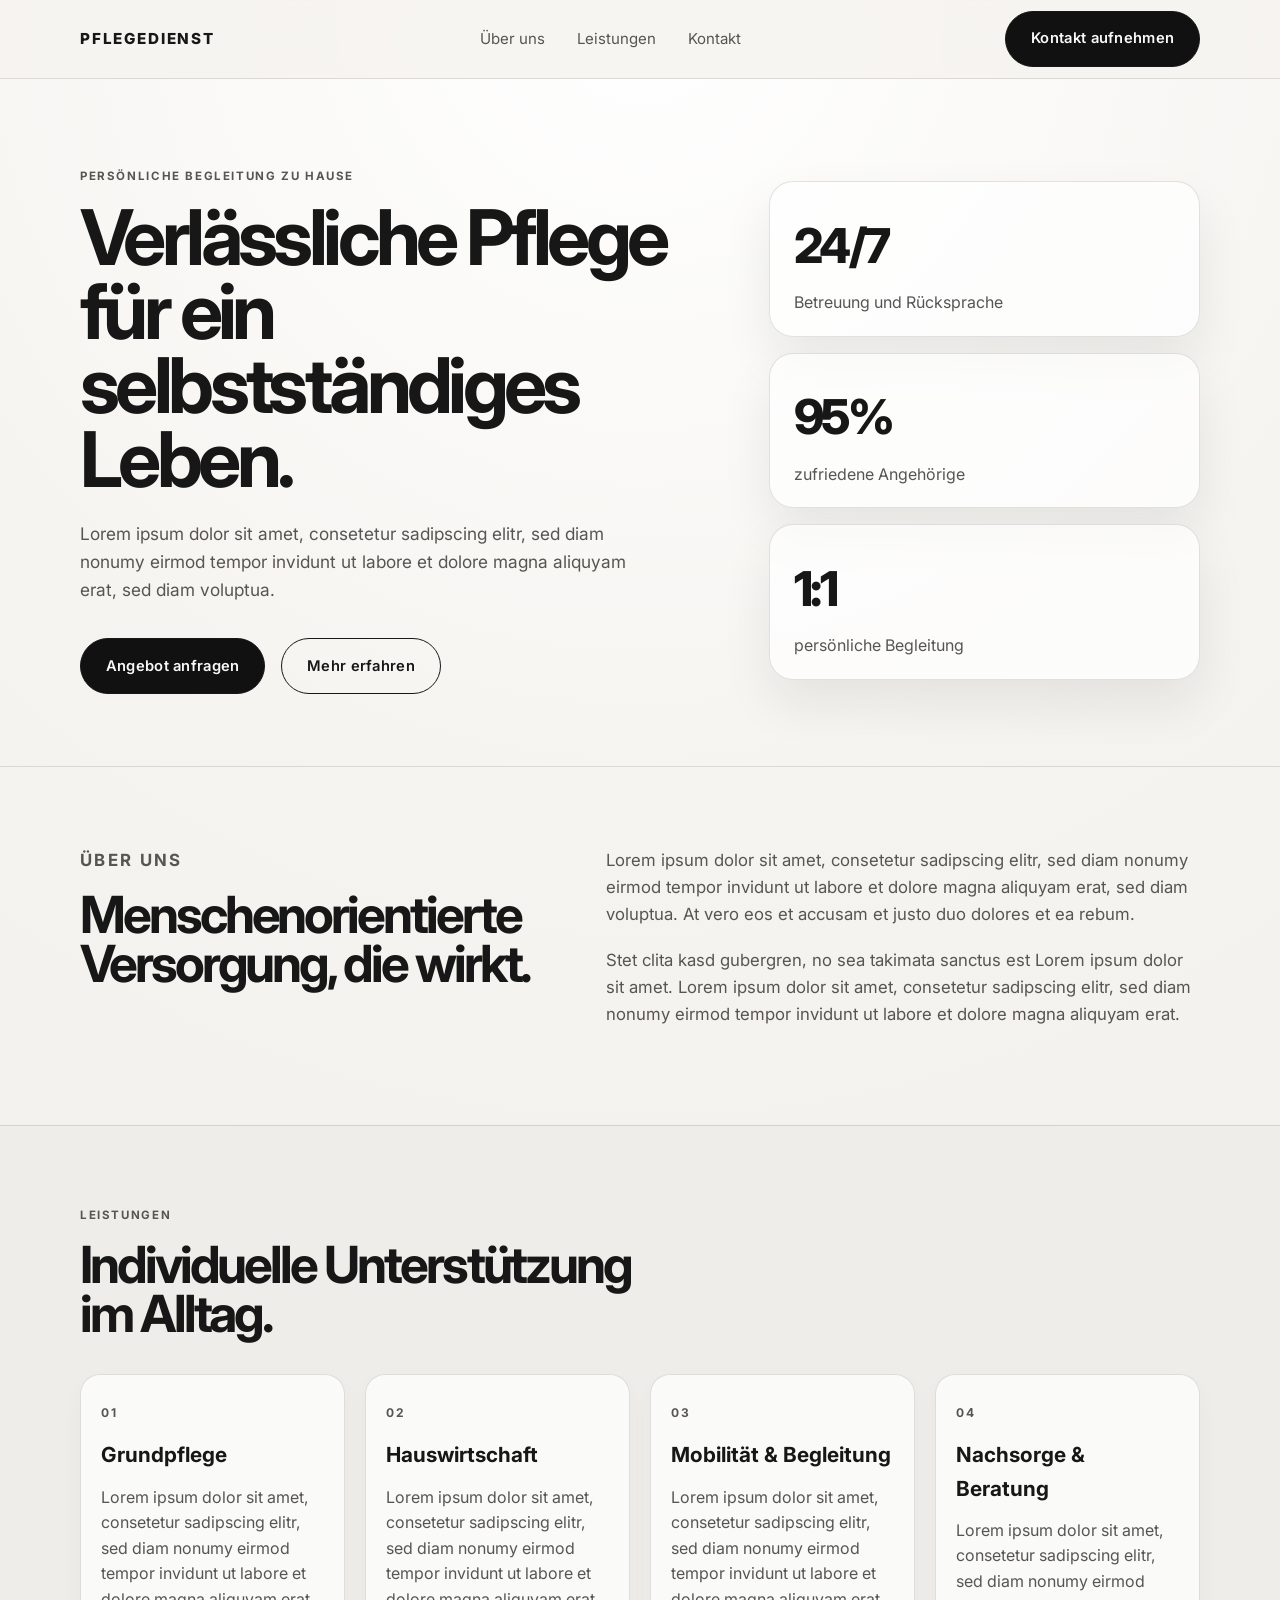
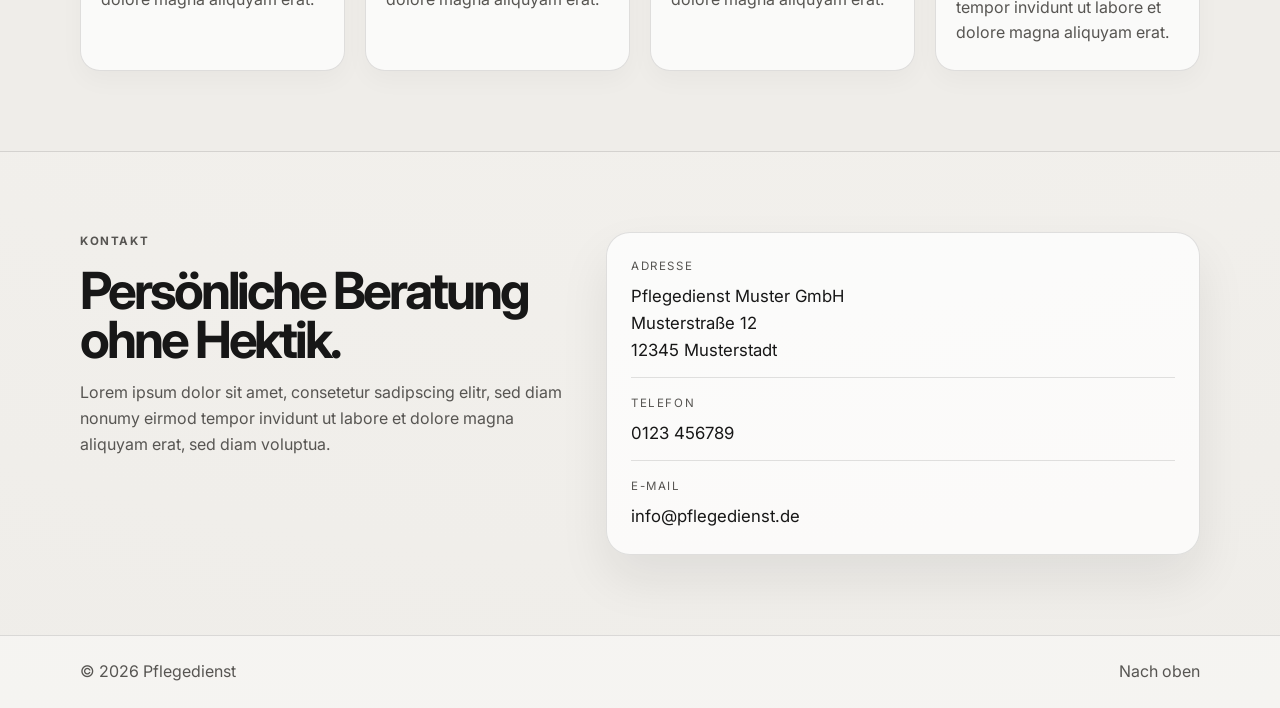
==== index.html @ 7b1d2ebd "Add initial HTML and CSS files for the static page layout" ====
<!DOCTYPE html>
<html lang="de">
  <head>
    <meta charset="UTF-8" />
    <meta name="viewport" content="width=device-width, initial-scale=1.0" />
    <meta
      name="description"
      content="Pflegedienst — moderne, persönliche Pflege und Unterstützung im Alltag."
    />
    <title>Pflegedienst | Betreuung zu Hause</title>
    <link rel="preconnect" href="https://fonts.googleapis.com" />
    <link rel="preconnect" href="https://fonts.gstatic.com" crossorigin />
    <link
      href="https://fonts.googleapis.com/css2?family=Inter:wght@400;500;600;700;800&display=swap"
      rel="stylesheet"
    />
    <link rel="stylesheet" href="styles.css" />
  </head>
  <body>
    <header class="site-header">
      <div class="container nav">
        <a href="#top" class="brand" aria-label="Startseite">Pflegedienst</a>
        <nav class="main-nav" aria-label="Hauptnavigation">
          <a href="#ueber-uns">Über uns</a>
          <a href="#leistungen">Leistungen</a>
          <a href="#kontakt">Kontakt</a>
        </nav>
        <a href="#kontakt" class="button button-primary">Kontakt aufnehmen</a>
      </div>
    </header>

    <main id="top">
      <section class="hero">
        <div class="container hero-inner">
          <div class="hero-copy">
            <p class="eyebrow">Persönliche Begleitung zu Hause</p>
            <h1>Verlässliche Pflege für ein selbstständiges Leben.</h1>
            <p class="lead">
              Lorem ipsum dolor sit amet, consetetur sadipscing elitr, sed diam nonumy
              eirmod tempor invidunt ut labore et dolore magna aliquyam erat, sed diam
              voluptua.
            </p>
            <div class="hero-actions">
              <a href="#kontakt" class="button button-primary">Angebot anfragen</a>
              <a href="#leistungen" class="button button-secondary">Mehr erfahren</a>
            </div>
          </div>

          <div class="hero-panel" aria-label="Qualitätsmerkmale im Pflegedienst">
            <div class="panel-box">
              <span class="stat">24/7</span>
              <p>Betreuung und Rücksprache</p>
            </div>
            <div class="panel-box">
              <span class="stat">95%</span>
              <p>zufriedene Angehörige</p>
            </div>
            <div class="panel-box">
              <span class="stat">1:1</span>
              <p>persönliche Begleitung</p>
            </div>
          </div>
        </div>
      </section>

      <section id="ueber-uns" class="section">
        <div class="container section-grid">
          <div>
            <p class="section-label">Über uns</p>
            <h2>Menschenorientierte Versorgung, die wirkt.</h2>
          </div>
          <div>
            <p>
              Lorem ipsum dolor sit amet, consetetur sadipscing elitr, sed diam nonumy
              eirmod tempor invidunt ut labore et dolore magna aliquyam erat, sed diam
              voluptua. At vero eos et accusam et justo duo dolores et ea rebum.
            </p>
            <p>
              Stet clita kasd gubergren, no sea takimata sanctus est Lorem ipsum dolor
              sit amet. Lorem ipsum dolor sit amet, consetetur sadipscing elitr, sed diam
              nonumy eirmod tempor invidunt ut labore et dolore magna aliquyam erat.
            </p>
          </div>
        </div>
      </section>

      <section id="leistungen" class="section section-alt">
        <div class="container">
          <p class="section-label">Leistungen</p>
          <h2>Individuelle Unterstützung im Alltag.</h2>

          <div class="service-grid">
            <article class="service-card">
              <span class="service-number">01</span>
              <h3>Grundpflege</h3>
              <p>
                Lorem ipsum dolor sit amet, consetetur sadipscing elitr, sed diam nonumy
                eirmod tempor invidunt ut labore et dolore magna aliquyam erat.
              </p>
            </article>

            <article class="service-card">
              <span class="service-number">02</span>
              <h3>Hauswirtschaft</h3>
              <p>
                Lorem ipsum dolor sit amet, consetetur sadipscing elitr, sed diam nonumy
                eirmod tempor invidunt ut labore et dolore magna aliquyam erat.
              </p>
            </article>

            <article class="service-card">
              <span class="service-number">03</span>
              <h3>Mobilität &amp; Begleitung</h3>
              <p>
                Lorem ipsum dolor sit amet, consetetur sadipscing elitr, sed diam nonumy
                eirmod tempor invidunt ut labore et dolore magna aliquyam erat.
              </p>
            </article>

            <article class="service-card">
              <span class="service-number">04</span>
              <h3>Nachsorge &amp; Beratung</h3>
              <p>
                Lorem ipsum dolor sit amet, consetetur sadipscing elitr, sed diam nonumy
                eirmod tempor invidunt ut labore et dolore magna aliquyam erat.
              </p>
            </article>
          </div>
        </div>
      </section>

      <section id="kontakt" class="section">
        <div class="container contact-grid">
          <div>
            <p class="section-label">Kontakt</p>
            <h2>Persönliche Beratung ohne Hektik.</h2>
            <p class="contact-intro">
              Lorem ipsum dolor sit amet, consetetur sadipscing elitr, sed diam nonumy
              eirmod tempor invidunt ut labore et dolore magna aliquyam erat, sed diam
              voluptua.
            </p>
          </div>

          <div class="contact-panel" aria-label="Kontaktinformationen">
            <div class="contact-item">
              <span class="contact-label">Adresse</span>
              <p>Pflegedienst Muster GmbH<br />Musterstraße 12<br />12345 Musterstadt</p>
            </div>
            <div class="contact-item">
              <span class="contact-label">Telefon</span>
              <p><a href="tel:+490123456789">0123 456789</a></p>
            </div>
            <div class="contact-item">
              <span class="contact-label">E-Mail</span>
              <p><a href="mailto:info@pflegedienst.de">info@pflegedienst.de</a></p>
            </div>
          </div>
        </div>
      </section>
    </main>

    <footer class="site-footer">
      <div class="container footer-inner">
        <p>© 2026 Pflegedienst</p>
        <a href="#top">Nach oben</a>
      </div>
    </footer>
  </body>
</html>
---- styles.css ----
:root {
  --bg: #f5f3ef;
  --bg-soft: #efede9;
  --panel: rgba(255, 255, 255, 0.7);
  --text: #171717;
  --muted: #575552;
  --line: rgba(23, 23, 23, 0.12);
  --strong: #111111;
  --shadow: 0 24px 50px rgba(20, 20, 20, 0.08);
}

* {
  box-sizing: border-box;
}

html {
  scroll-behavior: smooth;
}

body {
  margin: 0;
  font-family: "Inter", sans-serif;
  background:
    radial-gradient(circle at top, rgba(255, 255, 255, 0.9), rgba(245, 243, 239, 0.96) 35%, rgba(239, 237, 233, 1) 100%);
  color: var(--text);
  line-height: 1.6;
}

a {
  color: inherit;
  text-decoration: none;
}

img {
  max-width: 100%;
  display: block;
}

.container {
  width: min(1120px, calc(100% - 2rem));
  margin: 0 auto;
}

.site-header {
  position: sticky;
  top: 0;
  z-index: 20;
  background: rgba(245, 243, 239, 0.8);
  backdrop-filter: blur(12px);
  border-bottom: 1px solid var(--line);
}

.nav {
  display: flex;
  align-items: center;
  justify-content: space-between;
  min-height: 78px;
  gap: 1rem;
}

.brand {
  font-size: 0.95rem;
  font-weight: 800;
  letter-spacing: 0.12em;
  text-transform: uppercase;
}

.main-nav {
  display: flex;
  align-items: center;
  gap: 2rem;
  color: var(--muted);
  font-size: 0.94rem;
}

.main-nav a {
  transition: color 0.2s ease;
}

.main-nav a:hover,
.main-nav a:focus-visible {
  color: var(--text);
}

.button {
  display: inline-flex;
  align-items: center;
  justify-content: center;
  border: 1px solid var(--text);
  border-radius: 999px;
  padding: 0.95rem 1.55rem;
  font-size: 0.92rem;
  font-weight: 600;
  letter-spacing: 0.02em;
  transition: transform 0.2s ease, background 0.2s ease, color 0.2s ease, box-shadow 0.2s ease;
}

.button:hover,
.button:focus-visible {
  transform: translateY(-1px);
  box-shadow: 0 12px 24px rgba(17, 17, 17, 0.08);
}

.button-primary {
  background: var(--strong);
  color: #f8f8f8;
}

.button-secondary {
  background: transparent;
  color: var(--text);
}

.hero {
  padding: 5.5rem 0 4.5rem;
  border-bottom: 1px solid var(--line);
}

.hero-inner {
  display: grid;
  grid-template-columns: 1.25fr 0.85fr;
  gap: 3.5rem;
  align-items: center;
}

.eyebrow,
.section-label {
  margin: 0 0 1rem;
  color: var(--muted);
  font-size: 0.72rem;
  font-weight: 700;
  letter-spacing: 0.14em;
  text-transform: uppercase;
}

.hero-copy h1,
.section h2 {
  margin: 0;
  line-height: 0.96;
  letter-spacing: -0.06em;
}

.hero-copy h1 {
  font-size: clamp(3rem, 6vw, 5.5rem);
  max-width: 620px;
}

.lead {
  max-width: 560px;
  font-size: 1.08rem;
  color: var(--muted);
  margin: 1.5rem 0 0;
}

.hero-actions {
  display: flex;
  flex-wrap: wrap;
  gap: 1rem;
  margin-top: 2.2rem;
}

.hero-panel {
  display: grid;
  gap: 1rem;
}

.panel-box {
  background: rgba(255, 255, 255, 0.7);
  border: 1px solid var(--line);
  border-radius: 24px;
  padding: 1.6rem 1.5rem 1.25rem;
  box-shadow: var(--shadow);
}

.stat {
  display: block;
  font-size: clamp(2rem, 4vw, 3rem);
  font-weight: 800;
  letter-spacing: -0.06em;
  margin-bottom: 0.35rem;
}

.panel-box p {
  margin: 0;
  color: var(--muted);
}

.section {
  padding: 5rem 0;
}

.section-alt {
  background: var(--bg-soft);
  border-top: 1px solid var(--line);
  border-bottom: 1px solid var(--line);
}

.section-grid {
  display: grid;
  grid-template-columns: 0.9fr 1.1fr;
  gap: 2.5rem;
  align-items: start;
}

.section h2 {
  font-size: clamp(2.2rem, 4vw, 3.5rem);
  max-width: 580px;
}

.section-grid p {
  margin-top: 0;
  color: var(--muted);
  font-size: 1.05rem;
}

.section-grid p + p {
  margin-top: 1.2rem;
}

.service-grid {
  margin-top: 2.25rem;
  display: grid;
  grid-template-columns: repeat(4, minmax(0, 1fr));
  gap: 1.25rem;
}

.service-card {
  background: rgba(255, 255, 255, 0.7);
  border: 1px solid var(--line);
  border-radius: 20px;
  padding: 1.5rem 1.25rem;
  box-shadow: 0 10px 25px rgba(17, 17, 17, 0.03);
}

.service-number {
  display: inline-block;
  font-size: 0.75rem;
  font-weight: 700;
  letter-spacing: 0.16em;
  color: var(--muted);
  margin-bottom: 1rem;
}

.service-card h3 {
  margin: 0 0 0.8rem;
  font-size: 1.3rem;
}

.service-card p {
  margin: 0;
  color: var(--muted);
}

.contact-grid {
  display: grid;
  grid-template-columns: 0.9fr 1.1fr;
  gap: 2.5rem;
  align-items: start;
}

.contact-intro {
  color: var(--muted);
  max-width: 520px;
  margin-top: 1rem;
}

.contact-panel {
  display: grid;
  gap: 1rem;
  background: rgba(255, 255, 255, 0.72);
  border: 1px solid var(--line);
  border-radius: 24px;
  padding: 1.5rem;
  box-shadow: var(--shadow);
}

.contact-item {
  padding-bottom: 0.8rem;
  border-bottom: 1px solid var(--line);
}

.contact-item:last-child {
  padding-bottom: 0;
  border-bottom: 0;
}

.contact-label {
  display: block;
  font-size: 0.72rem;
  letter-spacing: 0.14em;
  text-transform: uppercase;
  color: var(--muted);
  margin-bottom: 0.5rem;
}

.contact-item p {
  margin: 0;
  color: var(--text);
  font-size: 1.05rem;
}

.contact-item a {
  color: var(--text);
}

.site-footer {
  border-top: 1px solid var(--line);
  background: rgba(255, 255, 255, 0.35);
}

.footer-inner {
  display: flex;
  justify-content: space-between;
  align-items: center;
  min-height: 72px;
  color: var(--muted);
}

@media (max-width: 860px) {
  .nav {
    flex-wrap: wrap;
    justify-content: center;
    padding: 1rem 0;
  }

  .main-nav {
    width: 100%;
    justify-content: center;
    gap: 1rem 1.5rem;
    flex-wrap: wrap;
  }

  .hero-inner,
  .section-grid,
  .contact-grid,
  .service-grid {
    grid-template-columns: 1fr;
  }

  .hero {
    padding-top: 4rem;
  }

  .service-grid {
    display: grid;
  }
}

@media (max-width: 540px) {
  .button {
    width: 100%;
  }

  .hero-actions {
    flex-direction: column;
  }

  .footer-inner {
    flex-direction: column;
    justify-content: center;
    gap: 0.5rem;
    padding: 1rem 0;
  }
}
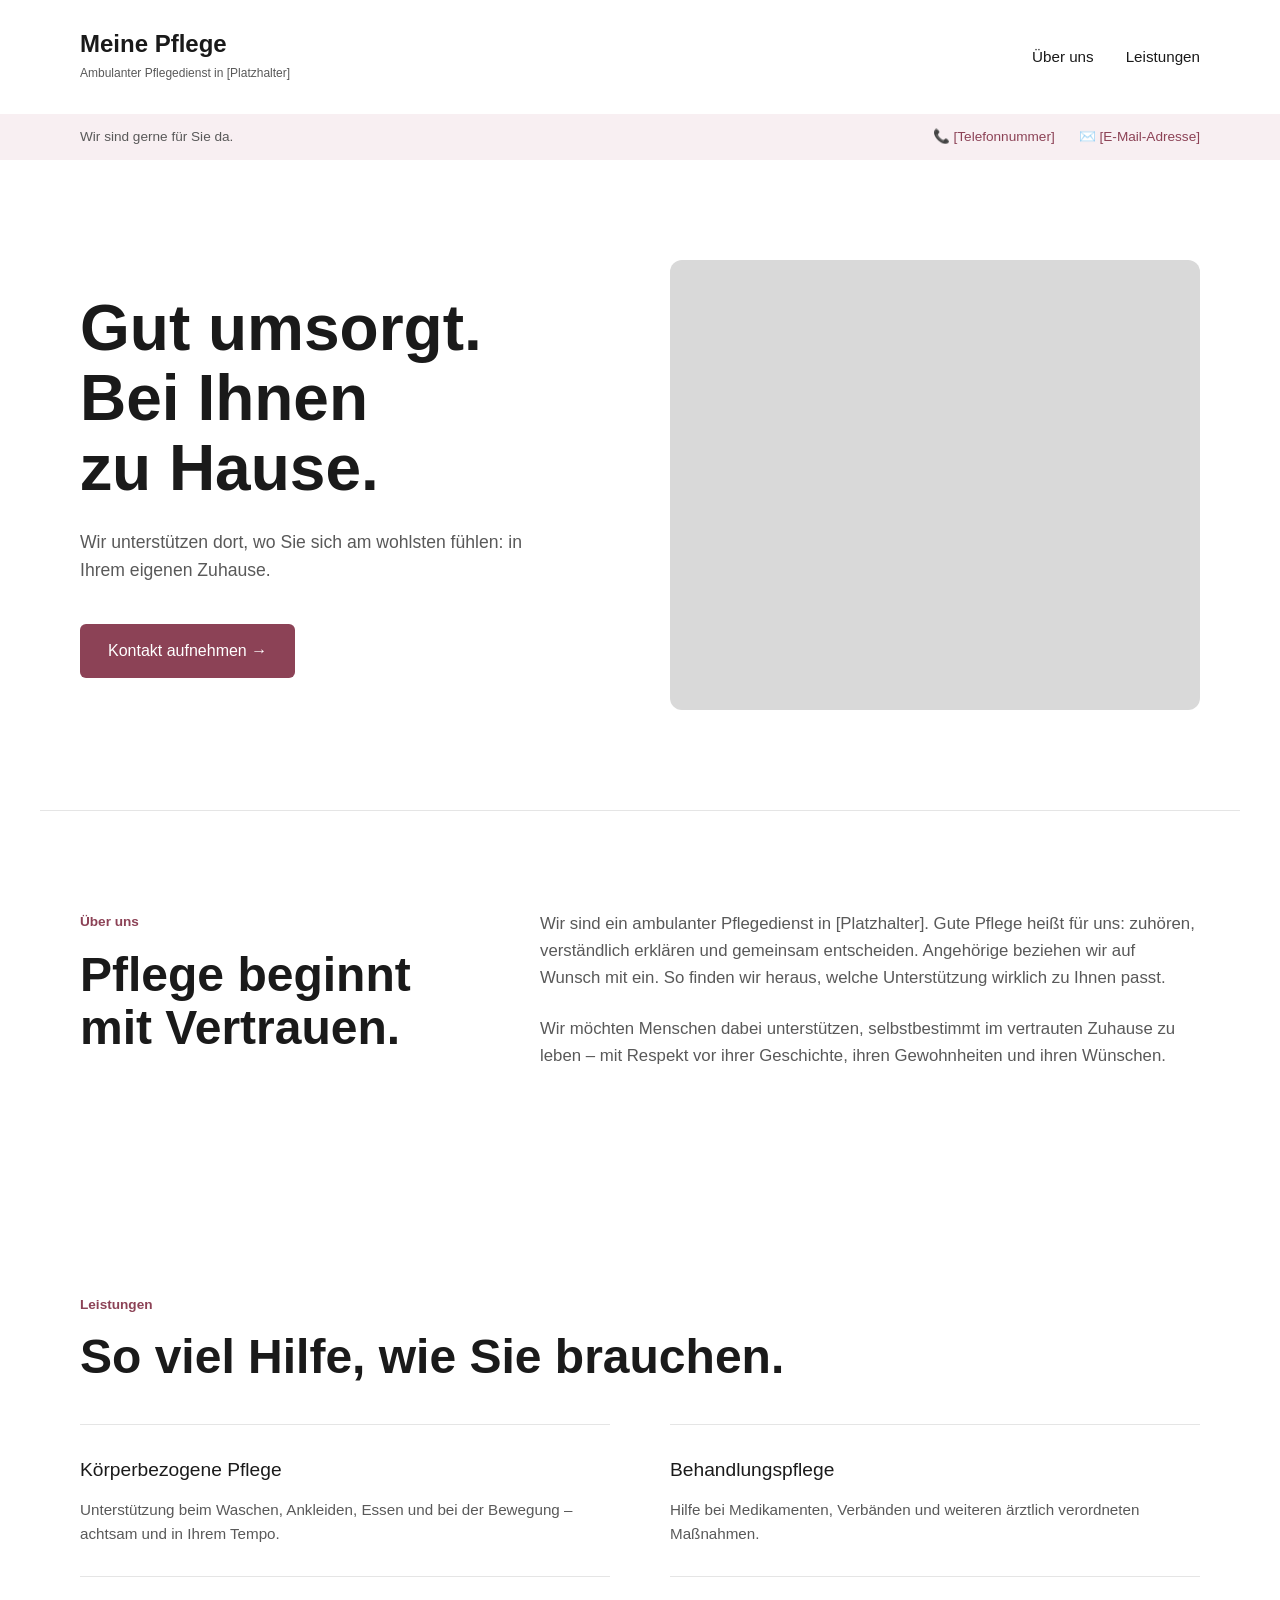
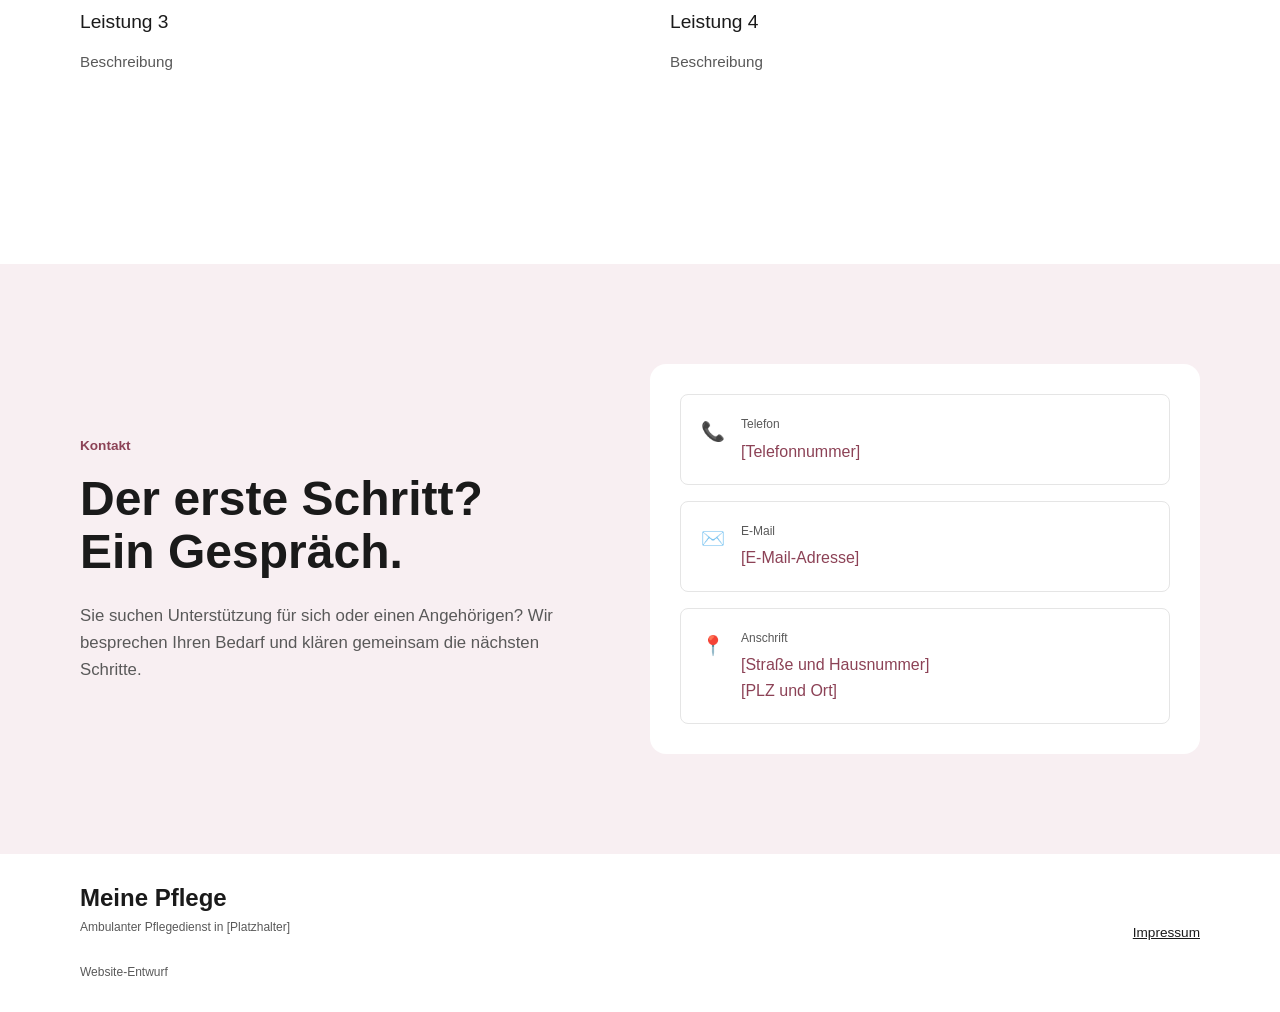
==== commit c052f3a9: "Refactor HTML structure and styles for improved layout and readability; add Impressum page." ====
--- a/index.html
+++ b/index.html
@@ -1,169 +1,135 @@
 <!DOCTYPE html>
 <html lang="de">
-  <head>
-    <meta charset="UTF-8" />
-    <meta name="viewport" content="width=device-width, initial-scale=1.0" />
-    <meta
-      name="description"
-      content="Pflegedienst — moderne, persönliche Pflege und Unterstützung im Alltag."
-    />
-    <title>Pflegedienst | Betreuung zu Hause</title>
-    <link rel="preconnect" href="https://fonts.googleapis.com" />
-    <link rel="preconnect" href="https://fonts.gstatic.com" crossorigin />
-    <link
-      href="https://fonts.googleapis.com/css2?family=Inter:wght@400;500;600;700;800&display=swap"
-      rel="stylesheet"
-    />
-    <link rel="stylesheet" href="styles.css" />
-  </head>
-  <body>
-    <header class="site-header">
-      <div class="container nav">
-        <a href="#top" class="brand" aria-label="Startseite">Pflegedienst</a>
-        <nav class="main-nav" aria-label="Hauptnavigation">
-          <a href="#ueber-uns">Über uns</a>
-          <a href="#leistungen">Leistungen</a>
-          <a href="#kontakt">Kontakt</a>
-        </nav>
-        <a href="#kontakt" class="button button-primary">Kontakt aufnehmen</a>
-      </div>
+<head>
+    <meta charset="UTF-8">
+    <meta name="viewport" content="width=device-width, initial-scale=1.0">
+    <title>Meine Pflege - Ambulanter Pflegedienst</title>
+    <link rel="stylesheet" href="styles.css">
+</head>
+<body>
+
+    <!-- Header & Navigation -->
+    <header>
+        <div class="header-main container">
+            <div class="logo">
+                <h1>Meine Pflege</h1>
+                <span class="subtitle">Ambulanter Pflegedienst in [Platzhalter]</span>
+            </div>
+            <nav class="nav-links">
+                <a href="#about">Über uns</a>
+                <a href="#services">Leistungen</a>
+            </nav>
+        </div>
+
+        <div class="top-bar">
+            <div class="container">
+                <span style="color: var(--secondary-text);">Wir sind gerne für Sie da.</span>
+                <div class="top-bar-contact">
+                    <span>📞 [Telefonnummer]</span>
+                    <span>✉️ [E-Mail-Adresse]</span>
+                </div>
+            </div>
+        </div>
     </header>
 
-    <main id="top">
-      <section class="hero">
-        <div class="container hero-inner">
-          <div class="hero-copy">
-            <p class="eyebrow">Persönliche Begleitung zu Hause</p>
-            <h1>Verlässliche Pflege für ein selbstständiges Leben.</h1>
-            <p class="lead">
-              Lorem ipsum dolor sit amet, consetetur sadipscing elitr, sed diam nonumy
-              eirmod tempor invidunt ut labore et dolore magna aliquyam erat, sed diam
-              voluptua.
-            </p>
-            <div class="hero-actions">
-              <a href="#kontakt" class="button button-primary">Angebot anfragen</a>
-              <a href="#leistungen" class="button button-secondary">Mehr erfahren</a>
+    <main>
+        <!-- Hero Section -->
+        <section class="hero container">
+            <div class="hero-content">
+                <h2>Gut umsorgt.<br>Bei Ihnen<br>zu Hause.</h2>
+                <p>Wir unterstützen dort, wo Sie sich am wohlsten fühlen: in Ihrem eigenen Zuhause.</p>
+                <a href="#contact" class="btn">Kontakt aufnehmen &rarr;</a>
             </div>
-          </div>
+            <div class="hero-image"></div>
+        </section>
 
-          <div class="hero-panel" aria-label="Qualitätsmerkmale im Pflegedienst">
-            <div class="panel-box">
-              <span class="stat">24/7</span>
-              <p>Betreuung und Rücksprache</p>
+        <!-- Divider -->
+        <hr class="divider">
+
+        <!-- Über uns -->
+        <section class="about container" id="about">
+            <div class="about-title">
+                <span class="label">Über uns</span>
+                <h2>Pflege beginnt mit Vertrauen.</h2>
             </div>
-            <div class="panel-box">
-              <span class="stat">95%</span>
-              <p>zufriedene Angehörige</p>
+            <div class="about-text">
+                <p>Wir sind ein ambulanter Pflegedienst in [Platzhalter]. Gute Pflege heißt für uns: zuhören, verständlich erklären und gemeinsam entscheiden. Angehörige beziehen wir auf Wunsch mit ein. So finden wir heraus, welche Unterstützung wirklich zu Ihnen passt.</p>
+                <p>Wir möchten Menschen dabei unterstützen, selbstbestimmt im vertrauten Zuhause zu leben – mit Respekt vor ihrer Geschichte, ihren Gewohnheiten und ihren Wünschen.</p>
             </div>
-            <div class="panel-box">
-              <span class="stat">1:1</span>
-              <p>persönliche Begleitung</p>
+        </section>
+
+        <!-- Leistungen -->
+        <section class="services container" id="services">
+            <div class="services-header">
+                <span class="label">Leistungen</span>
+                <h2>So viel Hilfe, wie Sie brauchen.</h2>
             </div>
-          </div>
-        </div>
-      </section>
+            <div class="services-grid">
+                <div class="service-item">
+                    <h3>Körperbezogene Pflege</h3>
+                    <p>Unterstützung beim Waschen, Ankleiden, Essen und bei der Bewegung – achtsam und in Ihrem Tempo.</p>
+                </div>
+                <div class="service-item">
+                    <h3>Behandlungspflege</h3>
+                    <p>Hilfe bei Medikamenten, Verbänden und weiteren ärztlich verordneten Maßnahmen.</p>
+                </div>
+                <div class="service-item">
+                    <h3>Leistung 3</h3>
+                    <p>Beschreibung</p>
+                </div>
+                <div class="service-item">
+                    <h3>Leistung 4</h3>
+                    <p>Beschreibung</p>
+                </div>
+            </div>
+        </section>
 
-      <section id="ueber-uns" class="section">
-        <div class="container section-grid">
-          <div>
-            <p class="section-label">Über uns</p>
-            <h2>Menschenorientierte Versorgung, die wirkt.</h2>
-          </div>
-          <div>
-            <p>
-              Lorem ipsum dolor sit amet, consetetur sadipscing elitr, sed diam nonumy
-              eirmod tempor invidunt ut labore et dolore magna aliquyam erat, sed diam
-              voluptua. At vero eos et accusam et justo duo dolores et ea rebum.
-            </p>
-            <p>
-              Stet clita kasd gubergren, no sea takimata sanctus est Lorem ipsum dolor
-              sit amet. Lorem ipsum dolor sit amet, consetetur sadipscing elitr, sed diam
-              nonumy eirmod tempor invidunt ut labore et dolore magna aliquyam erat.
-            </p>
-          </div>
-        </div>
-      </section>
-
-      <section id="leistungen" class="section section-alt">
-        <div class="container">
-          <p class="section-label">Leistungen</p>
-          <h2>Individuelle Unterstützung im Alltag.</h2>
-
-          <div class="service-grid">
-            <article class="service-card">
-              <span class="service-number">01</span>
-              <h3>Grundpflege</h3>
-              <p>
-                Lorem ipsum dolor sit amet, consetetur sadipscing elitr, sed diam nonumy
-                eirmod tempor invidunt ut labore et dolore magna aliquyam erat.
-              </p>
-            </article>
-
-            <article class="service-card">
-              <span class="service-number">02</span>
-              <h3>Hauswirtschaft</h3>
-              <p>
-                Lorem ipsum dolor sit amet, consetetur sadipscing elitr, sed diam nonumy
-                eirmod tempor invidunt ut labore et dolore magna aliquyam erat.
-              </p>
-            </article>
-
-            <article class="service-card">
-              <span class="service-number">03</span>
-              <h3>Mobilität &amp; Begleitung</h3>
-              <p>
-                Lorem ipsum dolor sit amet, consetetur sadipscing elitr, sed diam nonumy
-                eirmod tempor invidunt ut labore et dolore magna aliquyam erat.
-              </p>
-            </article>
-
-            <article class="service-card">
-              <span class="service-number">04</span>
-              <h3>Nachsorge &amp; Beratung</h3>
-              <p>
-                Lorem ipsum dolor sit amet, consetetur sadipscing elitr, sed diam nonumy
-                eirmod tempor invidunt ut labore et dolore magna aliquyam erat.
-              </p>
-            </article>
-          </div>
-        </div>
-      </section>
-
-      <section id="kontakt" class="section">
-        <div class="container contact-grid">
-          <div>
-            <p class="section-label">Kontakt</p>
-            <h2>Persönliche Beratung ohne Hektik.</h2>
-            <p class="contact-intro">
-              Lorem ipsum dolor sit amet, consetetur sadipscing elitr, sed diam nonumy
-              eirmod tempor invidunt ut labore et dolore magna aliquyam erat, sed diam
-              voluptua.
-            </p>
-          </div>
-
-          <div class="contact-panel" aria-label="Kontaktinformationen">
-            <div class="contact-item">
-              <span class="contact-label">Adresse</span>
-              <p>Pflegedienst Muster GmbH<br />Musterstraße 12<br />12345 Musterstadt</p>
+        <!-- Kontakt -->
+        <section class="contact-section" id="contact">
+            <div class="container contact-container">
+                <div class="contact-text">
+                    <span class="label">Kontakt</span>
+                    <h2>Der erste Schritt?<br>Ein Gespräch.</h2>
+                    <p>Sie suchen Unterstützung für sich oder einen Angehörigen? Wir besprechen Ihren Bedarf und klären gemeinsam die nächsten Schritte.</p>
+                </div>
+                <div class="contact-card">
+                    <div class="contact-item">
+                        <span class="contact-icon">📞</span>
+                        <div class="contact-info">
+                            <span class="small">Telefon</span>
+                            <span class="value">[Telefonnummer]</span>
+                        </div>
+                    </div>
+                    <div class="contact-item">
+                        <span class="contact-icon">✉️</span>
+                        <div class="contact-info">
+                            <span class="small">E-Mail</span>
+                            <span class="value">[E-Mail-Adresse]</span>
+                        </div>
+                    </div>
+                    <div class="contact-item">
+                        <span class="contact-icon">📍</span>
+                        <div class="contact-info">
+                            <span class="small">Anschrift</span>
+                            <span class="value">[Straße und Hausnummer]<br>[PLZ und Ort]</span>
+                        </div>
+                    </div>
+                </div>
             </div>
-            <div class="contact-item">
-              <span class="contact-label">Telefon</span>
-              <p><a href="tel:+490123456789">0123 456789</a></p>
-            </div>
-            <div class="contact-item">
-              <span class="contact-label">E-Mail</span>
-              <p><a href="mailto:info@pflegedienst.de">info@pflegedienst.de</a></p>
-            </div>
-          </div>
-        </div>
-      </section>
+        </section>
     </main>
 
-    <footer class="site-footer">
-      <div class="container footer-inner">
-        <p>© 2026 Pflegedienst</p>
-        <a href="#top">Nach oben</a>
-      </div>
+    <!-- Footer -->
+    <footer class="header-main container">
+        <div class="footer-logo">
+            <h1>Meine Pflege</h1>
+            <span class="subtitle">Ambulanter Pflegedienst in [Platzhalter]</span>
+            <div class="website-hint">Website-Entwurf</div>
+        </div>
+        <div class="footer-links">
+            <a href="impressum.html">Impressum</a>
+        </div>
     </footer>
-  </body>
-</html>
+
+</body>
+</html>
--- a/styles.css
+++ b/styles.css
@@ -1,364 +1,354 @@
-:root {
-  --bg: #f5f3ef;
-  --bg-soft: #efede9;
-  --panel: rgba(255, 255, 255, 0.7);
-  --text: #171717;
-  --muted: #575552;
-  --line: rgba(23, 23, 23, 0.12);
-  --strong: #111111;
-  --shadow: 0 24px 50px rgba(20, 20, 20, 0.08);
-}
-
-* {
-  box-sizing: border-box;
-}
-
-html {
-  scroll-behavior: smooth;
-}
-
-body {
-  margin: 0;
-  font-family: "Inter", sans-serif;
-  background:
-    radial-gradient(circle at top, rgba(255, 255, 255, 0.9), rgba(245, 243, 239, 0.96) 35%, rgba(239, 237, 233, 1) 100%);
-  color: var(--text);
-  line-height: 1.6;
-}
-
-a {
-  color: inherit;
-  text-decoration: none;
-}
-
-img {
-  max-width: 100%;
-  display: block;
-}
-
-.container {
-  width: min(1120px, calc(100% - 2rem));
-  margin: 0 auto;
-}
-
-.site-header {
-  position: sticky;
-  top: 0;
-  z-index: 20;
-  background: rgba(245, 243, 239, 0.8);
-  backdrop-filter: blur(12px);
-  border-bottom: 1px solid var(--line);
-}
-
-.nav {
-  display: flex;
-  align-items: center;
-  justify-content: space-between;
-  min-height: 78px;
-  gap: 1rem;
-}
-
-.brand {
-  font-size: 0.95rem;
-  font-weight: 800;
-  letter-spacing: 0.12em;
-  text-transform: uppercase;
-}
-
-.main-nav {
-  display: flex;
-  align-items: center;
-  gap: 2rem;
-  color: var(--muted);
-  font-size: 0.94rem;
-}
-
-.main-nav a {
-  transition: color 0.2s ease;
-}
-
-.main-nav a:hover,
-.main-nav a:focus-visible {
-  color: var(--text);
-}
-
-.button {
-  display: inline-flex;
-  align-items: center;
-  justify-content: center;
-  border: 1px solid var(--text);
-  border-radius: 999px;
-  padding: 0.95rem 1.55rem;
-  font-size: 0.92rem;
-  font-weight: 600;
-  letter-spacing: 0.02em;
-  transition: transform 0.2s ease, background 0.2s ease, color 0.2s ease, box-shadow 0.2s ease;
-}
-
-.button:hover,
-.button:focus-visible {
-  transform: translateY(-1px);
-  box-shadow: 0 12px 24px rgba(17, 17, 17, 0.08);
-}
-
-.button-primary {
-  background: var(--strong);
-  color: #f8f8f8;
-}
-
-.button-secondary {
-  background: transparent;
-  color: var(--text);
-}
-
-.hero {
-  padding: 5.5rem 0 4.5rem;
-  border-bottom: 1px solid var(--line);
-}
-
-.hero-inner {
-  display: grid;
-  grid-template-columns: 1.25fr 0.85fr;
-  gap: 3.5rem;
-  align-items: center;
-}
-
-.eyebrow,
-.section-label {
-  margin: 0 0 1rem;
-  color: var(--muted);
-  font-size: 0.72rem;
-  font-weight: 700;
-  letter-spacing: 0.14em;
-  text-transform: uppercase;
-}
-
-.hero-copy h1,
-.section h2 {
-  margin: 0;
-  line-height: 0.96;
-  letter-spacing: -0.06em;
-}
-
-.hero-copy h1 {
-  font-size: clamp(3rem, 6vw, 5.5rem);
-  max-width: 620px;
-}
-
-.lead {
-  max-width: 560px;
-  font-size: 1.08rem;
-  color: var(--muted);
-  margin: 1.5rem 0 0;
-}
-
-.hero-actions {
-  display: flex;
-  flex-wrap: wrap;
-  gap: 1rem;
-  margin-top: 2.2rem;
-}
-
-.hero-panel {
-  display: grid;
-  gap: 1rem;
-}
-
-.panel-box {
-  background: rgba(255, 255, 255, 0.7);
-  border: 1px solid var(--line);
-  border-radius: 24px;
-  padding: 1.6rem 1.5rem 1.25rem;
-  box-shadow: var(--shadow);
-}
-
-.stat {
-  display: block;
-  font-size: clamp(2rem, 4vw, 3rem);
-  font-weight: 800;
-  letter-spacing: -0.06em;
-  margin-bottom: 0.35rem;
-}
-
-.panel-box p {
-  margin: 0;
-  color: var(--muted);
-}
-
-.section {
-  padding: 5rem 0;
-}
-
-.section-alt {
-  background: var(--bg-soft);
-  border-top: 1px solid var(--line);
-  border-bottom: 1px solid var(--line);
-}
-
-.section-grid {
-  display: grid;
-  grid-template-columns: 0.9fr 1.1fr;
-  gap: 2.5rem;
-  align-items: start;
-}
-
-.section h2 {
-  font-size: clamp(2.2rem, 4vw, 3.5rem);
-  max-width: 580px;
-}
-
-.section-grid p {
-  margin-top: 0;
-  color: var(--muted);
-  font-size: 1.05rem;
-}
-
-.section-grid p + p {
-  margin-top: 1.2rem;
-}
-
-.service-grid {
-  margin-top: 2.25rem;
-  display: grid;
-  grid-template-columns: repeat(4, minmax(0, 1fr));
-  gap: 1.25rem;
-}
-
-.service-card {
-  background: rgba(255, 255, 255, 0.7);
-  border: 1px solid var(--line);
-  border-radius: 20px;
-  padding: 1.5rem 1.25rem;
-  box-shadow: 0 10px 25px rgba(17, 17, 17, 0.03);
-}
-
-.service-number {
-  display: inline-block;
-  font-size: 0.75rem;
-  font-weight: 700;
-  letter-spacing: 0.16em;
-  color: var(--muted);
-  margin-bottom: 1rem;
-}
-
-.service-card h3 {
-  margin: 0 0 0.8rem;
-  font-size: 1.3rem;
-}
-
-.service-card p {
-  margin: 0;
-  color: var(--muted);
-}
-
-.contact-grid {
-  display: grid;
-  grid-template-columns: 0.9fr 1.1fr;
-  gap: 2.5rem;
-  align-items: start;
-}
-
-.contact-intro {
-  color: var(--muted);
-  max-width: 520px;
-  margin-top: 1rem;
-}
-
-.contact-panel {
-  display: grid;
-  gap: 1rem;
-  background: rgba(255, 255, 255, 0.72);
-  border: 1px solid var(--line);
-  border-radius: 24px;
-  padding: 1.5rem;
-  box-shadow: var(--shadow);
-}
-
-.contact-item {
-  padding-bottom: 0.8rem;
-  border-bottom: 1px solid var(--line);
-}
-
-.contact-item:last-child {
-  padding-bottom: 0;
-  border-bottom: 0;
-}
-
-.contact-label {
-  display: block;
-  font-size: 0.72rem;
-  letter-spacing: 0.14em;
-  text-transform: uppercase;
-  color: var(--muted);
-  margin-bottom: 0.5rem;
-}
-
-.contact-item p {
-  margin: 0;
-  color: var(--text);
-  font-size: 1.05rem;
-}
-
-.contact-item a {
-  color: var(--text);
-}
-
-.site-footer {
-  border-top: 1px solid var(--line);
-  background: rgba(255, 255, 255, 0.35);
-}
-
-.footer-inner {
-  display: flex;
-  justify-content: space-between;
-  align-items: center;
-  min-height: 72px;
-  color: var(--muted);
-}
-
-@media (max-width: 860px) {
-  .nav {
-    flex-wrap: wrap;
-    justify-content: center;
-    padding: 1rem 0;
-  }
-
-  .main-nav {
-    width: 100%;
-    justify-content: center;
-    gap: 1rem 1.5rem;
-    flex-wrap: wrap;
-  }
-
-  .hero-inner,
-  .section-grid,
-  .contact-grid,
-  .service-grid {
-    grid-template-columns: 1fr;
-  }
-
-  .hero {
-    padding-top: 4rem;
-  }
-
-  .service-grid {
-    display: grid;
-  }
-}
-
-@media (max-width: 540px) {
-  .button {
-    width: 100%;
-  }
-
-  .hero-actions {
-    flex-direction: column;
-  }
-
-  .footer-inner {
-    flex-direction: column;
-    justify-content: center;
-    gap: 0.5rem;
-    padding: 1rem 0;
-  }
-}
+        /* CSS Reset und Grundvariablen */
+        :root {
+            --primary-text: #1a1a1a;
+            --secondary-text: #595959;
+            --accent-color: #8c4256; /* Das dunkle Rot/Bordeaux */
+            --bg-light-pink: #f8eff2; /* Hintergrund für Top-Bar und Kontakt */
+            --border-color: #e5e5e5;
+            --placeholder-gray: #d9d9d9;
+            --font-family: -apple-system, BlinkMacSystemFont, "Segoe UI", Roboto, Helvetica, Arial, sans-serif;
+        }
+
+        * {
+            margin: 0;
+            padding: 0;
+            box-sizing: border-box;
+        }
+
+        body {
+            font-family: var(--font-family);
+            color: var(--primary-text);
+            line-height: 1.6;
+            background-color: #ffffff;
+        }
+
+        a {
+            text-decoration: none;
+            color: inherit;
+        }
+
+        .container {
+            max-width: 1200px;
+            margin: 0 auto;
+            padding: 0 40px;
+        }
+
+        /* Typografie */
+        h1 {
+            font-size: 1.5rem;
+            font-weight: 700;
+            line-height: 1.2;
+        }
+
+        h2 {
+            font-size: 3rem;
+            font-weight: 600;
+            line-height: 1.1;
+            margin-bottom: 24px;
+        }
+
+        h3 {
+            font-size: 1.2rem;
+            font-weight: 500;
+            margin-bottom: 12px;
+        }
+
+        .subtitle {
+            font-size: 0.75rem;
+            color: var(--secondary-text);
+        }
+
+        .label {
+            display: block;
+            color: var(--accent-color);
+            font-size: 0.85rem;
+            font-weight: 600;
+            margin-bottom: 16px;
+        }
+
+        /* Header Bereich */
+        .header-main {
+            display: flex;
+            justify-content: space-between;
+            align-items: center;
+            padding: 30px 40px;
+        }
+
+        .nav-links {
+            display: flex;
+            gap: 32px;
+            font-weight: 500;
+            font-size: 0.95rem;
+        }
+
+        /* Top Bar / Kontakt Info Leiste */
+        .top-bar {
+            background-color: var(--bg-light-pink);
+            padding: 12px 0;
+            font-size: 0.85rem;
+        }
+
+        .top-bar .container {
+            display: flex;
+            justify-content: space-between;
+            align-items: center;
+        }
+
+        .top-bar-contact {
+            display: flex;
+            gap: 24px;
+            color: var(--accent-color);
+            font-weight: 500;
+        }
+
+        /* Hero Section */
+        .hero {
+            display: flex;
+            gap: 60px;
+            align-items: center;
+            padding: 100px 40px;
+        }
+
+        .hero-content {
+            flex: 1;
+        }
+
+        .hero-content h2 {
+            font-size: 4rem;
+        }
+
+        .hero-content p {
+            font-size: 1.1rem;
+            color: var(--secondary-text);
+            margin-bottom: 40px;
+            max-width: 85%;
+        }
+
+        .btn {
+            display: inline-block;
+            background-color: var(--accent-color);
+            color: #ffffff;
+            padding: 14px 28px;
+            border-radius: 6px;
+            font-weight: 500;
+            transition: opacity 0.2s;
+        }
+
+        .btn:hover {
+            opacity: 0.9;
+        }
+
+        .hero-image {
+            flex: 1;
+            height: 450px;
+            background-color: var(--placeholder-gray);
+            border-radius: 12px;
+        }
+
+        /* Trennlinie */
+        .divider {
+            border: none;
+            border-top: 1px solid var(--border-color);
+            margin: 0 40px;
+        }
+
+        /* Über uns Section */
+        .about {
+            display: flex;
+            gap: 60px;
+            padding: 100px 40px;
+        }
+
+        .about-title {
+            flex: 1;
+            max-width: 400px;
+        }
+
+        .about-text {
+            flex: 1.5;
+            color: var(--secondary-text);
+            font-size: 1.05rem;
+        }
+
+        .about-text p {
+            margin-bottom: 24px;
+        }
+
+        /* Leistungen Section */
+        .services {
+            padding: 100px 40px;
+        }
+
+        .services-header {
+            margin-bottom: 40px;
+        }
+
+        .services-grid {
+            display: grid;
+            grid-template-columns: 1fr 1fr;
+            column-gap: 60px;
+        }
+
+        .service-item {
+            padding: 30px 0;
+            border-top: 1px solid var(--border-color);
+        }
+
+        .service-item p {
+            color: var(--secondary-text);
+            font-size: 0.95rem;
+        }
+
+        /* Kontakt Section */
+        .contact-section {
+            background-color: var(--bg-light-pink);
+            padding: 100px 0;
+            margin-top: 60px;
+        }
+
+        .contact-container {
+            display: flex;
+            gap: 80px;
+            align-items: center;
+        }
+
+        .contact-text {
+            flex: 1;
+        }
+
+        .contact-text p {
+            color: var(--secondary-text);
+            font-size: 1.05rem;
+        }
+
+        .contact-card {
+            flex: 1;
+            background: #ffffff;
+            padding: 30px;
+            border-radius: 16px;
+            display: flex;
+            flex-direction: column;
+            gap: 16px;
+        }
+
+        .contact-item {
+            display: flex;
+            align-items: flex-start;
+            gap: 16px;
+            border: 1px solid var(--border-color);
+            padding: 20px;
+            border-radius: 8px;
+        }
+
+        .contact-icon {
+            font-size: 1.2rem;
+            margin-top: 2px;
+        }
+
+        .contact-info .small {
+            display: block;
+            font-size: 0.75rem;
+            color: var(--secondary-text);
+            margin-bottom: 4px;
+        }
+
+        .contact-info .value {
+            display: block;
+            color: var(--accent-color);
+            font-weight: 500;
+        }
+
+        /* Footer */
+        footer {
+            padding: 60px 40px;
+            display: flex;
+            justify-content: space-between;
+            align-items: flex-end;
+        }
+
+        .footer-logo .website-hint {
+            font-size: 0.75rem;
+            color: var(--secondary-text);
+            margin-top: 24px;
+        }
+
+        .footer-links {
+            display: flex;
+            gap: 24px;
+            font-size: 0.85rem;
+            text-decoration: underline;
+        }
+
+        /* Impressum */
+        body.legal-page {
+            background: #f8f8f8;
+        }
+
+        .legal-content {
+            max-width: 960px;
+            padding: 80px 40px 100px;
+        }
+
+        .legal-content h1 {
+            font-size: 2.5rem;
+            margin-bottom: 32px;
+        }
+
+        .legal-content h2 {
+            font-size: 1.5rem;
+            margin-bottom: 12px;
+        }
+
+        .legal-card {
+            background: #ffffff;
+            border: 1px solid var(--border-color);
+            border-radius: 16px;
+            padding: 30px;
+            margin-bottom: 28px;
+            box-shadow: 0 2px 10px rgba(0, 0, 0, 0.02);
+        }
+
+        .legal-card p,
+        .legal-card li {
+            color: var(--secondary-text);
+            font-size: 1rem;
+        }
+
+        .legal-grid {
+            display: grid;
+            grid-template-columns: repeat(auto-fit, minmax(260px, 1fr));
+            gap: 24px;
+            margin-bottom: 28px;
+        }
+
+        .legal-card ul {
+            margin-left: 1.2rem;
+            line-height: 1.8;
+        }
+
+        /* Responsive Design (Tablet/Mobile Anpassungen) */
+        @media (max-width: 900px) {
+            .hero, .about, .contact-container {
+                flex-direction: column;
+            }
+            .hero-image {
+                width: 100%;
+            }
+            .services-grid {
+                grid-template-columns: 1fr;
+            }
+            .hero-content h2 {
+                font-size: 3rem;
+            }
+            .header-main,
+            footer {
+                flex-direction: column;
+                align-items: flex-start;
+                gap: 20px;
+            }
+            .top-bar .container {
+                flex-direction: column;
+                align-items: flex-start;
+                gap: 8px;
+            }
+        }
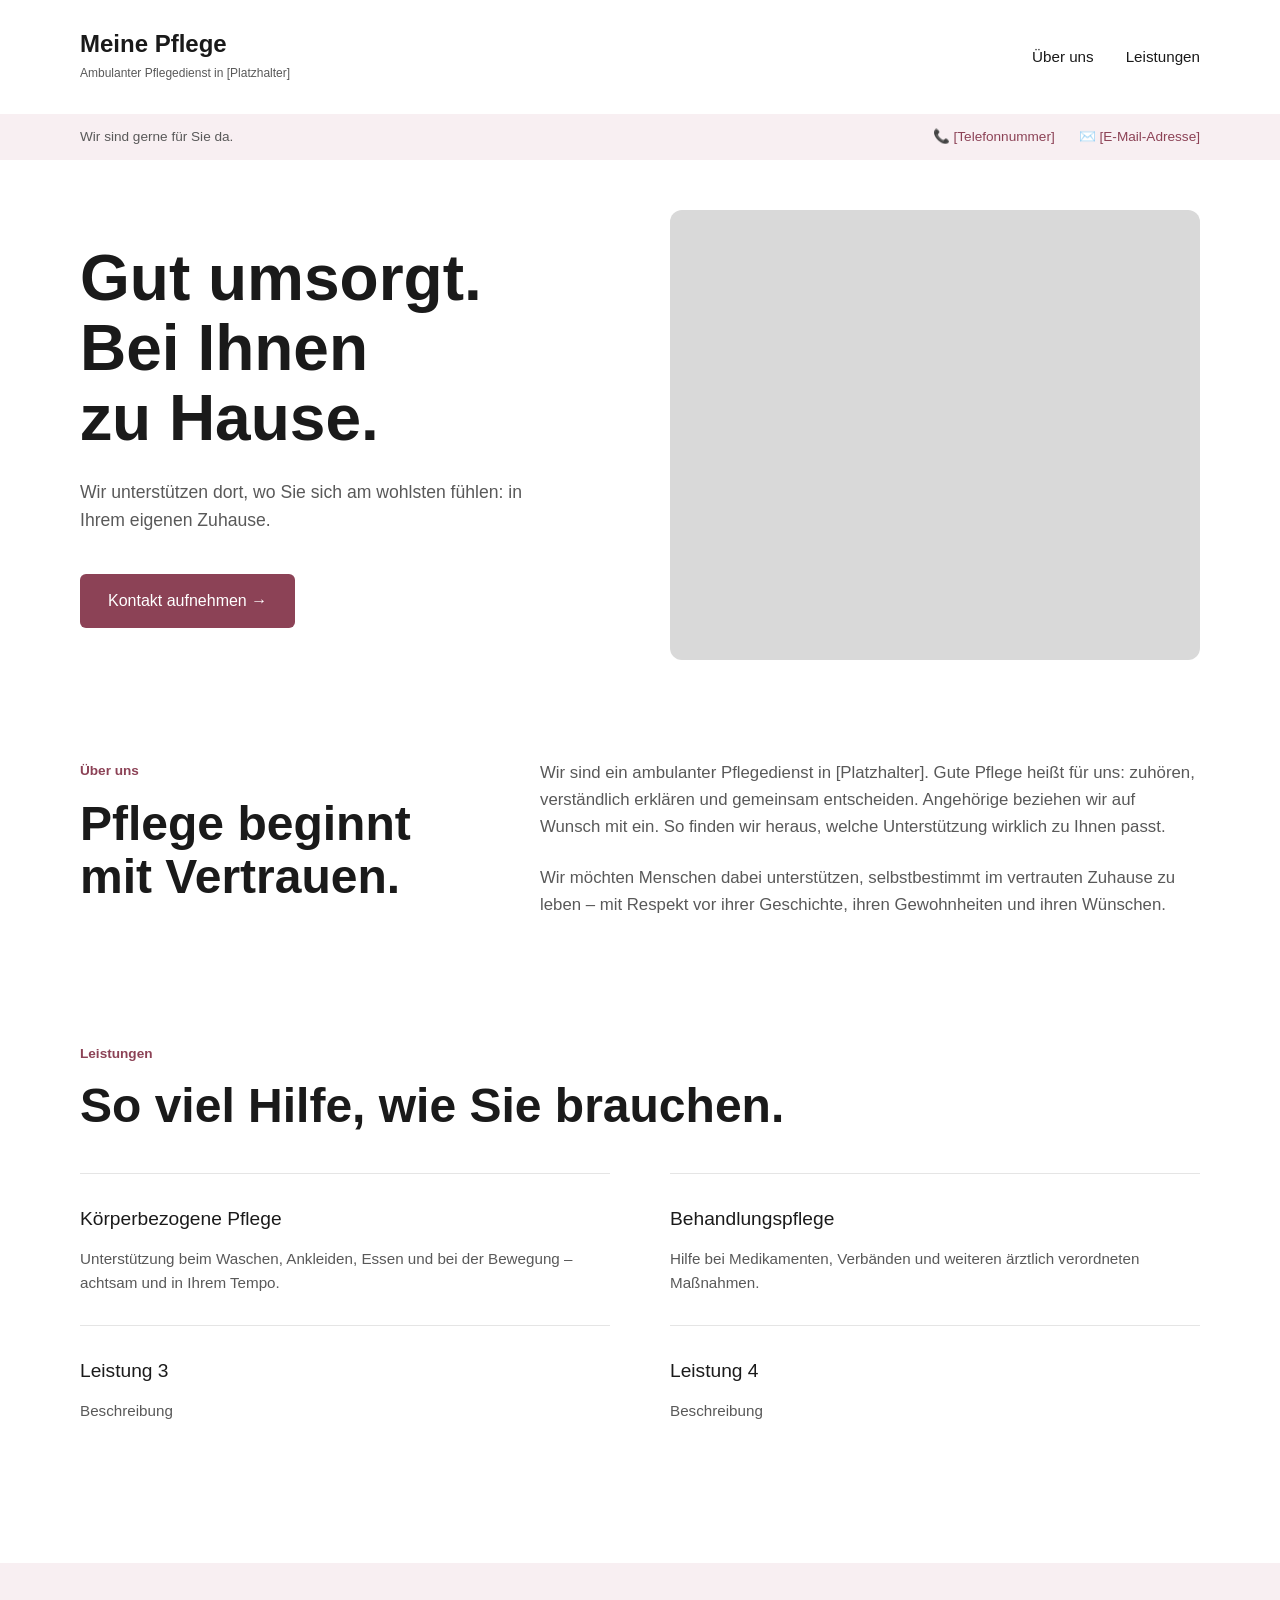
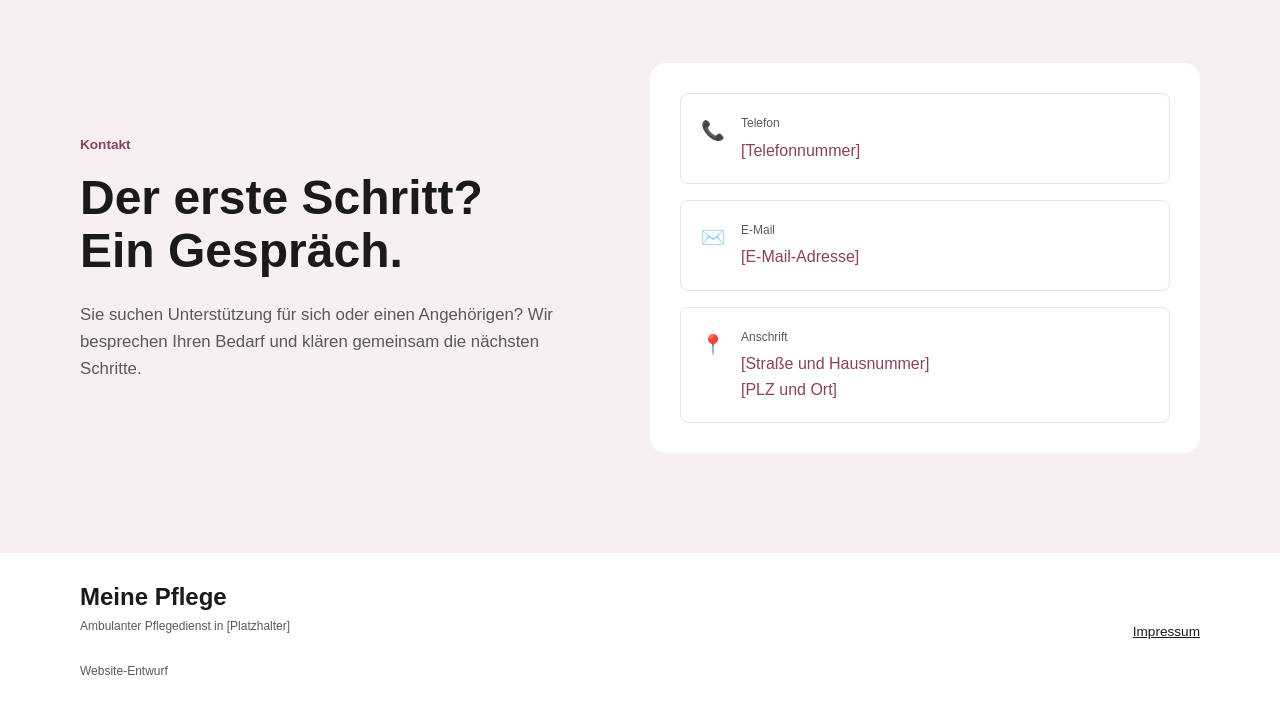
==== commit 0b9bac39: "Enhance layout and styles: add sticky top bar, smooth scrolling, and adjust padding for sections" ====
--- a/index.html
+++ b/index.html
@@ -20,69 +20,69 @@
                 <a href="#services">Leistungen</a>
             </nav>
         </div>
-
-        <div class="top-bar">
-            <div class="container">
-                <span style="color: var(--secondary-text);">Wir sind gerne für Sie da.</span>
-                <div class="top-bar-contact">
-                    <span>📞 [Telefonnummer]</span>
-                    <span>✉️ [E-Mail-Adresse]</span>
-                </div>
-            </div>
-        </div>
     </header>
 
     <main>
-        <!-- Hero Section -->
-        <section class="hero container">
-            <div class="hero-content">
-                <h2>Gut umsorgt.<br>Bei Ihnen<br>zu Hause.</h2>
-                <p>Wir unterstützen dort, wo Sie sich am wohlsten fühlen: in Ihrem eigenen Zuhause.</p>
-                <a href="#contact" class="btn">Kontakt aufnehmen &rarr;</a>
-            </div>
-            <div class="hero-image"></div>
-        </section>
-
-        <!-- Divider -->
-        <hr class="divider">
-
-        <!-- Über uns -->
-        <section class="about container" id="about">
-            <div class="about-title">
-                <span class="label">Über uns</span>
-                <h2>Pflege beginnt mit Vertrauen.</h2>
-            </div>
-            <div class="about-text">
-                <p>Wir sind ein ambulanter Pflegedienst in [Platzhalter]. Gute Pflege heißt für uns: zuhören, verständlich erklären und gemeinsam entscheiden. Angehörige beziehen wir auf Wunsch mit ein. So finden wir heraus, welche Unterstützung wirklich zu Ihnen passt.</p>
-                <p>Wir möchten Menschen dabei unterstützen, selbstbestimmt im vertrauten Zuhause zu leben – mit Respekt vor ihrer Geschichte, ihren Gewohnheiten und ihren Wünschen.</p>
-            </div>
-        </section>
-
-        <!-- Leistungen -->
-        <section class="services container" id="services">
-            <div class="services-header">
-                <span class="label">Leistungen</span>
-                <h2>So viel Hilfe, wie Sie brauchen.</h2>
-            </div>
-            <div class="services-grid">
-                <div class="service-item">
-                    <h3>Körperbezogene Pflege</h3>
-                    <p>Unterstützung beim Waschen, Ankleiden, Essen und bei der Bewegung – achtsam und in Ihrem Tempo.</p>
-                </div>
-                <div class="service-item">
-                    <h3>Behandlungspflege</h3>
-                    <p>Hilfe bei Medikamenten, Verbänden und weiteren ärztlich verordneten Maßnahmen.</p>
-                </div>
-                <div class="service-item">
-                    <h3>Leistung 3</h3>
-                    <p>Beschreibung</p>
-                </div>
-                <div class="service-item">
-                    <h3>Leistung 4</h3>
-                    <p>Beschreibung</p>
+        <div class="pre-contact">
+            <div class="top-bar">
+                <div class="container">
+                    <span class="top-bar-message">Wir sind gerne für Sie da.</span>
+                    <div class="top-bar-contact">
+                        <span>📞 [Telefonnummer]</span>
+                        <span>✉️ [E-Mail-Adresse]</span>
+                    </div>
                 </div>
             </div>
-        </section>
+
+            <!-- Hero Section -->
+            <section class="hero container">
+                <div class="hero-content">
+                    <h2>Gut umsorgt.<br>Bei Ihnen<br>zu Hause.</h2>
+                    <p>Wir unterstützen dort, wo Sie sich am wohlsten fühlen: in Ihrem eigenen Zuhause.</p>
+                    <a href="#contact" class="btn">Kontakt aufnehmen &rarr;</a>
+                </div>
+                <div class="hero-image"></div>
+            </section>
+
+
+            <!-- Über uns -->
+            <section class="about container" id="about">
+                <div class="about-title">
+                    <span class="label">Über uns</span>
+                    <h2>Pflege beginnt mit Vertrauen.</h2>
+                </div>
+                <div class="about-text">
+                    <p>Wir sind ein ambulanter Pflegedienst in [Platzhalter]. Gute Pflege heißt für uns: zuhören, verständlich erklären und gemeinsam entscheiden. Angehörige beziehen wir auf Wunsch mit ein. So finden wir heraus, welche Unterstützung wirklich zu Ihnen passt.</p>
+                    <p>Wir möchten Menschen dabei unterstützen, selbstbestimmt im vertrauten Zuhause zu leben – mit Respekt vor ihrer Geschichte, ihren Gewohnheiten und ihren Wünschen.</p>
+                </div>
+            </section>
+
+            <!-- Leistungen -->
+            <section class="services container" id="services">
+                <div class="services-header">
+                    <span class="label">Leistungen</span>
+                    <h2>So viel Hilfe, wie Sie brauchen.</h2>
+                </div>
+                <div class="services-grid">
+                    <div class="service-item">
+                        <h3>Körperbezogene Pflege</h3>
+                        <p>Unterstützung beim Waschen, Ankleiden, Essen und bei der Bewegung – achtsam und in Ihrem Tempo.</p>
+                    </div>
+                    <div class="service-item">
+                        <h3>Behandlungspflege</h3>
+                        <p>Hilfe bei Medikamenten, Verbänden und weiteren ärztlich verordneten Maßnahmen.</p>
+                    </div>
+                    <div class="service-item">
+                        <h3>Leistung 3</h3>
+                        <p>Beschreibung</p>
+                    </div>
+                    <div class="service-item">
+                        <h3>Leistung 4</h3>
+                        <p>Beschreibung</p>
+                    </div>
+                </div>
+            </section>
+        </div>
 
         <!-- Kontakt -->
         <section class="contact-section" id="contact">
--- a/styles.css
+++ b/styles.css
@@ -15,11 +15,22 @@
             box-sizing: border-box;
         }
 
+        html {
+            scroll-behavior: smooth;
+            -webkit-overflow-scrolling: touch;
+        }
+
         body {
             font-family: var(--font-family);
             color: var(--primary-text);
             line-height: 1.6;
             background-color: #ffffff;
+        }
+
+        @media (prefers-reduced-motion: reduce) {
+            html {
+                scroll-behavior: auto;
+            }
         }
 
         a {
@@ -83,6 +94,9 @@
 
         /* Top Bar / Kontakt Info Leiste */
         .top-bar {
+            position: sticky;
+            top: 0;
+            z-index: 10;
             background-color: var(--bg-light-pink);
             padding: 12px 0;
             font-size: 0.85rem;
@@ -94,6 +108,10 @@
             align-items: center;
         }
 
+        .top-bar-message {
+            color: var(--secondary-text);
+        }
+
         .top-bar-contact {
             display: flex;
             gap: 24px;
@@ -106,7 +124,7 @@
             display: flex;
             gap: 60px;
             align-items: center;
-            padding: 100px 40px;
+            padding: 50px 40px;
         }
 
         .hero-content {
@@ -156,7 +174,7 @@
         .about {
             display: flex;
             gap: 60px;
-            padding: 100px 40px;
+            padding: 50px 40px;
         }
 
         .about-title {
@@ -176,7 +194,7 @@
 
         /* Leistungen Section */
         .services {
-            padding: 100px 40px;
+            padding: 50px 40px;
         }
 
         .services-header {
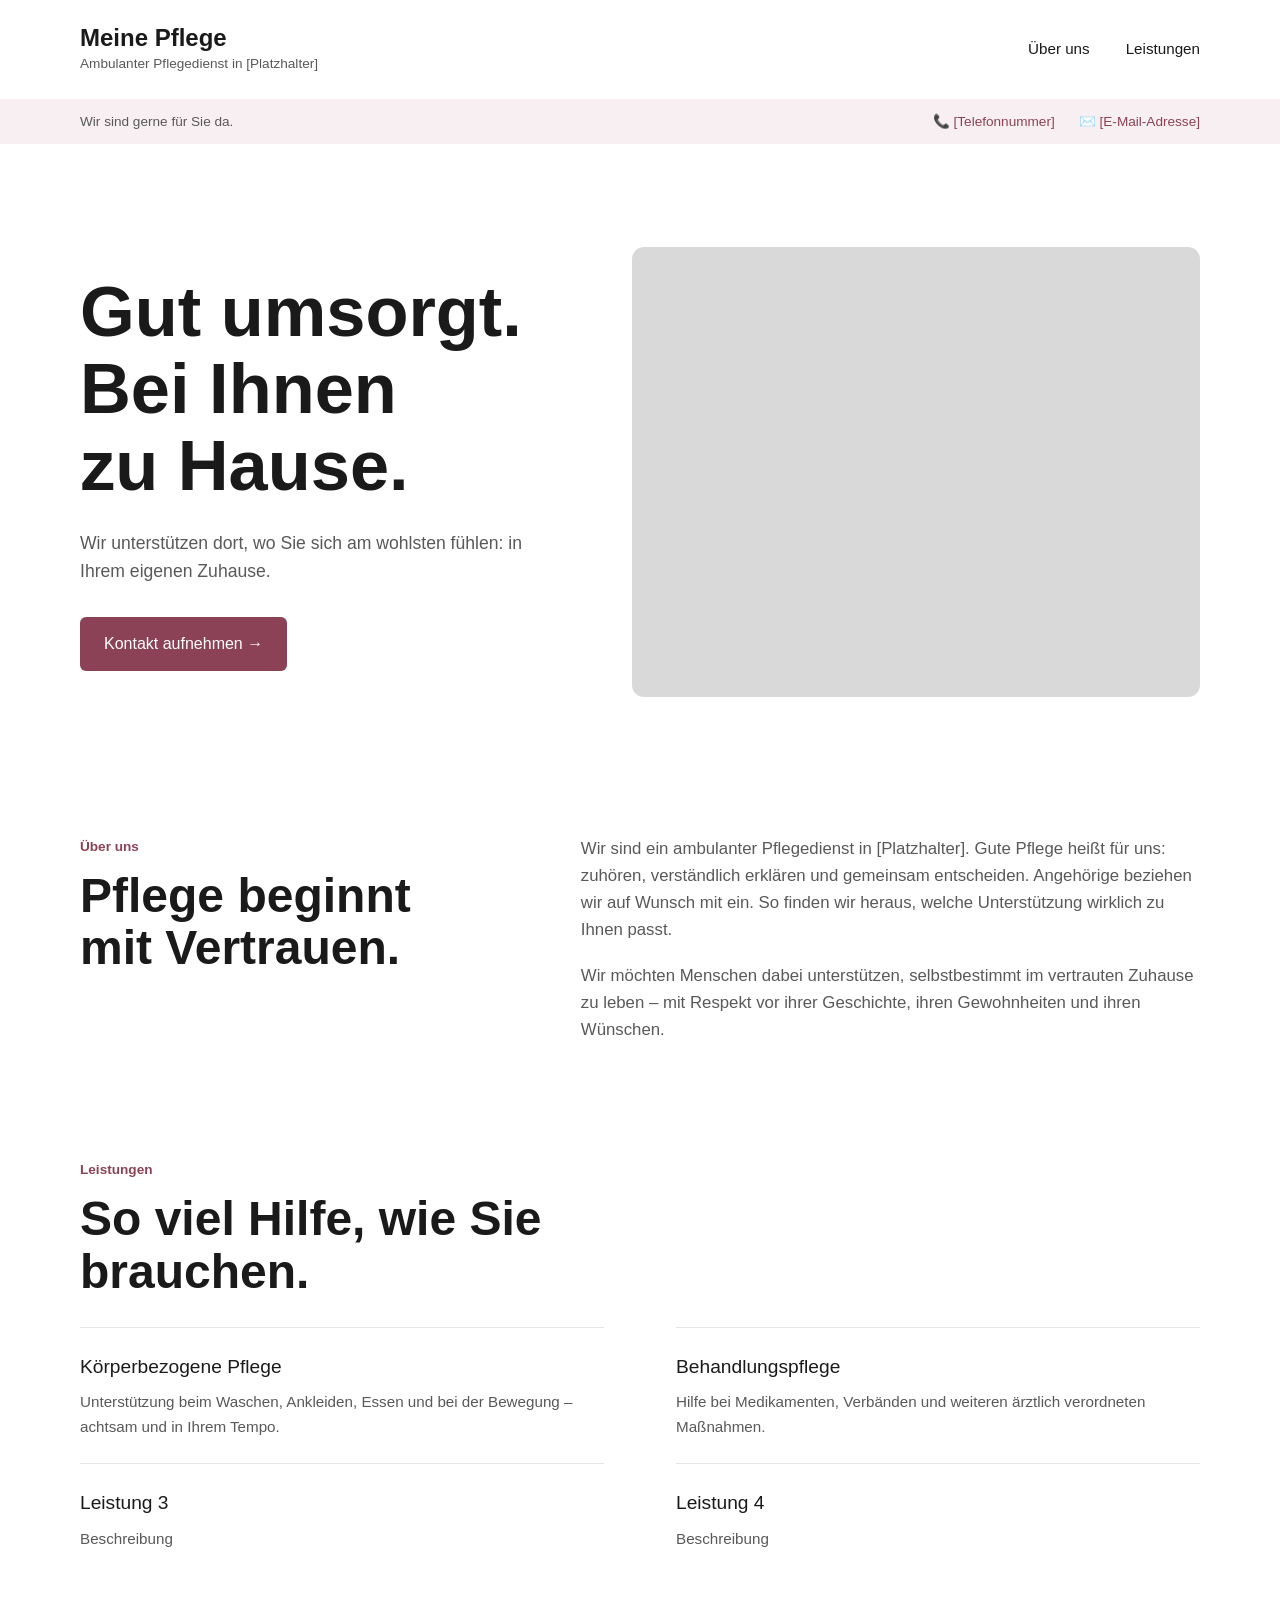
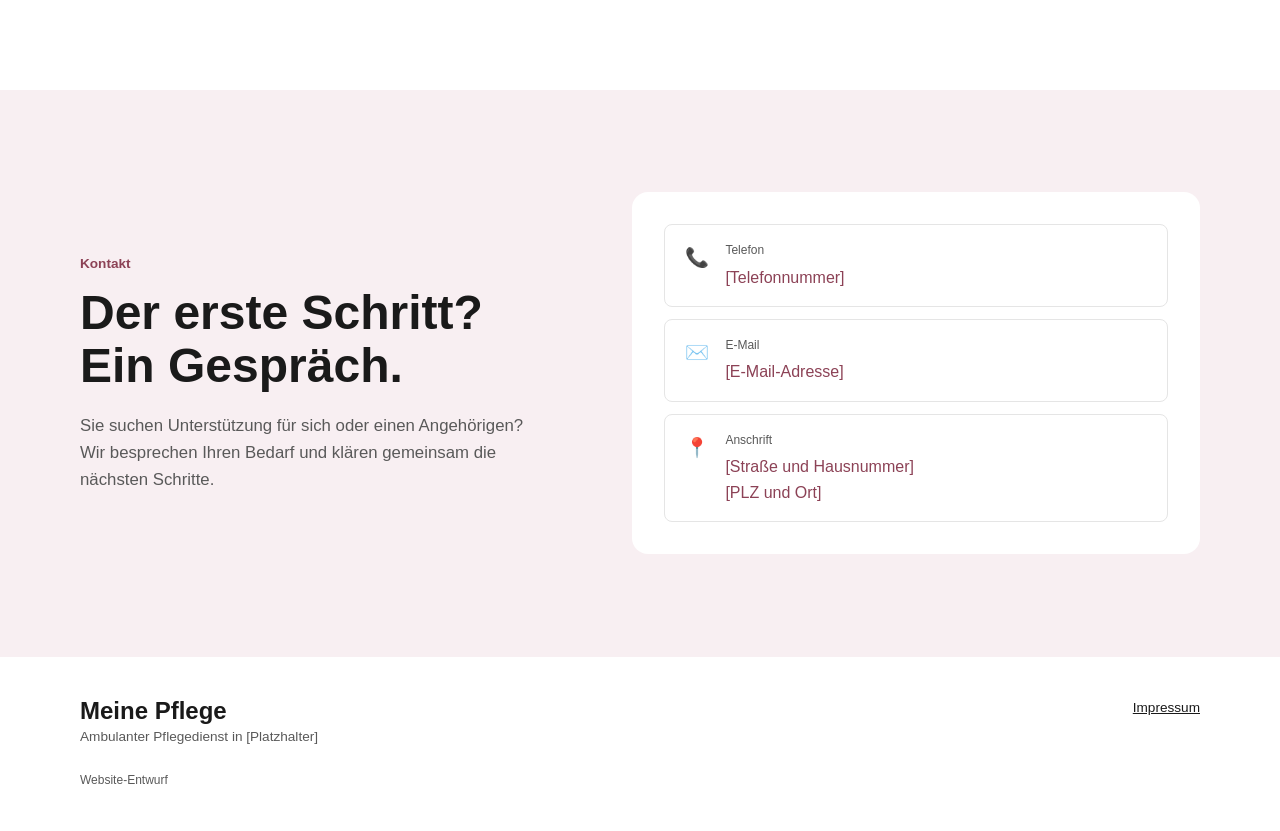
==== commit c9348010: "Improve accessibility and responsiveness: add skip link, enhance navigation, and adjust layout style" ====
--- a/index.html
+++ b/index.html
@@ -7,6 +7,7 @@
     <link rel="stylesheet" href="styles.css">
 </head>
 <body>
+    <a class="skip-link" href="#main-content">Zum Inhalt springen</a>
 
     <!-- Header & Navigation -->
     <header>
@@ -15,100 +16,97 @@
                 <h1>Meine Pflege</h1>
                 <span class="subtitle">Ambulanter Pflegedienst in [Platzhalter]</span>
             </div>
-            <nav class="nav-links">
+            <nav class="nav-links" aria-label="Hauptnavigation">
                 <a href="#about">Über uns</a>
                 <a href="#services">Leistungen</a>
             </nav>
         </div>
+
+        <div class="top-bar">
+            <div class="container">
+                <span class="top-bar-message">Wir sind gerne für Sie da.</span>
+                <div class="top-bar-contact">
+                    <span><span aria-hidden="true">📞</span> [Telefonnummer]</span>
+                    <span><span aria-hidden="true">✉️</span> [E-Mail-Adresse]</span>
+                </div>
+            </div>
+        </div>
     </header>
 
-    <main>
-        <div class="pre-contact">
-            <div class="top-bar">
-                <div class="container">
-                    <span class="top-bar-message">Wir sind gerne für Sie da.</span>
-                    <div class="top-bar-contact">
-                        <span>📞 [Telefonnummer]</span>
-                        <span>✉️ [E-Mail-Adresse]</span>
-                    </div>
+    <main id="main-content">
+        <!-- Hero Section -->
+        <section class="hero container" aria-labelledby="hero-title">
+            <div class="hero-content">
+                <h2 id="hero-title">Gut umsorgt.<br>Bei Ihnen<br>zu Hause.</h2>
+                <p>Wir unterstützen dort, wo Sie sich am wohlsten fühlen: in Ihrem eigenen Zuhause.</p>
+                <a href="#contact" class="btn">Kontakt aufnehmen &rarr;</a>
+            </div>
+            <div class="hero-image" aria-hidden="true"></div>
+        </section>
+
+        <!-- Über uns -->
+        <section class="about container" id="about" aria-labelledby="about-title">
+            <div class="about-title">
+                <span class="label">Über uns</span>
+                <h2 id="about-title">Pflege beginnt mit Vertrauen.</h2>
+            </div>
+            <div class="about-text">
+                <p>Wir sind ein ambulanter Pflegedienst in [Platzhalter]. Gute Pflege heißt für uns: zuhören, verständlich erklären und gemeinsam entscheiden. Angehörige beziehen wir auf Wunsch mit ein. So finden wir heraus, welche Unterstützung wirklich zu Ihnen passt.</p>
+                <p>Wir möchten Menschen dabei unterstützen, selbstbestimmt im vertrauten Zuhause zu leben – mit Respekt vor ihrer Geschichte, ihren Gewohnheiten und ihren Wünschen.</p>
+            </div>
+        </section>
+
+        <!-- Leistungen -->
+        <section class="services container" id="services" aria-labelledby="services-title">
+            <div class="services-header">
+                <span class="label">Leistungen</span>
+                <h2 id="services-title">So viel Hilfe, wie Sie brauchen.</h2>
+            </div>
+            <div class="services-grid">
+                <div class="service-item">
+                    <h3>Körperbezogene Pflege</h3>
+                    <p>Unterstützung beim Waschen, Ankleiden, Essen und bei der Bewegung – achtsam und in Ihrem Tempo.</p>
+                </div>
+                <div class="service-item">
+                    <h3>Behandlungspflege</h3>
+                    <p>Hilfe bei Medikamenten, Verbänden und weiteren ärztlich verordneten Maßnahmen.</p>
+                </div>
+                <div class="service-item">
+                    <h3>Leistung 3</h3>
+                    <p>Beschreibung</p>
+                </div>
+                <div class="service-item">
+                    <h3>Leistung 4</h3>
+                    <p>Beschreibung</p>
                 </div>
             </div>
-
-            <!-- Hero Section -->
-            <section class="hero container">
-                <div class="hero-content">
-                    <h2>Gut umsorgt.<br>Bei Ihnen<br>zu Hause.</h2>
-                    <p>Wir unterstützen dort, wo Sie sich am wohlsten fühlen: in Ihrem eigenen Zuhause.</p>
-                    <a href="#contact" class="btn">Kontakt aufnehmen &rarr;</a>
-                </div>
-                <div class="hero-image"></div>
-            </section>
-
-
-            <!-- Über uns -->
-            <section class="about container" id="about">
-                <div class="about-title">
-                    <span class="label">Über uns</span>
-                    <h2>Pflege beginnt mit Vertrauen.</h2>
-                </div>
-                <div class="about-text">
-                    <p>Wir sind ein ambulanter Pflegedienst in [Platzhalter]. Gute Pflege heißt für uns: zuhören, verständlich erklären und gemeinsam entscheiden. Angehörige beziehen wir auf Wunsch mit ein. So finden wir heraus, welche Unterstützung wirklich zu Ihnen passt.</p>
-                    <p>Wir möchten Menschen dabei unterstützen, selbstbestimmt im vertrauten Zuhause zu leben – mit Respekt vor ihrer Geschichte, ihren Gewohnheiten und ihren Wünschen.</p>
-                </div>
-            </section>
-
-            <!-- Leistungen -->
-            <section class="services container" id="services">
-                <div class="services-header">
-                    <span class="label">Leistungen</span>
-                    <h2>So viel Hilfe, wie Sie brauchen.</h2>
-                </div>
-                <div class="services-grid">
-                    <div class="service-item">
-                        <h3>Körperbezogene Pflege</h3>
-                        <p>Unterstützung beim Waschen, Ankleiden, Essen und bei der Bewegung – achtsam und in Ihrem Tempo.</p>
-                    </div>
-                    <div class="service-item">
-                        <h3>Behandlungspflege</h3>
-                        <p>Hilfe bei Medikamenten, Verbänden und weiteren ärztlich verordneten Maßnahmen.</p>
-                    </div>
-                    <div class="service-item">
-                        <h3>Leistung 3</h3>
-                        <p>Beschreibung</p>
-                    </div>
-                    <div class="service-item">
-                        <h3>Leistung 4</h3>
-                        <p>Beschreibung</p>
-                    </div>
-                </div>
-            </section>
-        </div>
+        </section>
 
         <!-- Kontakt -->
-        <section class="contact-section" id="contact">
+        <section class="contact-section" id="contact" aria-labelledby="contact-title">
             <div class="container contact-container">
                 <div class="contact-text">
                     <span class="label">Kontakt</span>
-                    <h2>Der erste Schritt?<br>Ein Gespräch.</h2>
+                    <h2 id="contact-title">Der erste Schritt?<br>Ein Gespräch.</h2>
                     <p>Sie suchen Unterstützung für sich oder einen Angehörigen? Wir besprechen Ihren Bedarf und klären gemeinsam die nächsten Schritte.</p>
                 </div>
                 <div class="contact-card">
                     <div class="contact-item">
-                        <span class="contact-icon">📞</span>
+                        <span class="contact-icon" aria-hidden="true">📞</span>
                         <div class="contact-info">
                             <span class="small">Telefon</span>
                             <span class="value">[Telefonnummer]</span>
                         </div>
                     </div>
                     <div class="contact-item">
-                        <span class="contact-icon">✉️</span>
+                        <span class="contact-icon" aria-hidden="true">✉️</span>
                         <div class="contact-info">
                             <span class="small">E-Mail</span>
                             <span class="value">[E-Mail-Adresse]</span>
                         </div>
                     </div>
                     <div class="contact-item">
-                        <span class="contact-icon">📍</span>
+                        <span class="contact-icon" aria-hidden="true">📍</span>
                         <div class="contact-info">
                             <span class="small">Anschrift</span>
                             <span class="value">[Straße und Hausnummer]<br>[PLZ und Ort]</span>
@@ -122,7 +120,7 @@
     <!-- Footer -->
     <footer class="header-main container">
         <div class="footer-logo">
-            <h1>Meine Pflege</h1>
+            <p class="footer-brand">Meine Pflege</p>
             <span class="subtitle">Ambulanter Pflegedienst in [Platzhalter]</span>
             <div class="website-hint">Website-Entwurf</div>
         </div>
--- a/styles.css
+++ b/styles.css
@@ -18,6 +18,7 @@
         html {
             scroll-behavior: smooth;
             -webkit-overflow-scrolling: touch;
+            scroll-padding-top: 1rem;
         }
 
         body {
@@ -38,10 +39,34 @@
             color: inherit;
         }
 
+        a:focus-visible {
+            outline: 3px solid var(--accent-color);
+            outline-offset: 4px;
+            border-radius: 3px;
+        }
+
+        .skip-link {
+            position: absolute;
+            z-index: 20;
+            top: 12px;
+            left: 12px;
+            padding: 10px 16px;
+            transform: translateY(-160%);
+            background: #ffffff;
+            color: var(--accent-color);
+            border: 2px solid var(--accent-color);
+            border-radius: 6px;
+            font-weight: 600;
+        }
+
+        .skip-link:focus {
+            transform: translateY(0);
+        }
+
         .container {
             max-width: 1200px;
             margin: 0 auto;
-            padding: 0 40px;
+            padding: 0 clamp(20px, 4vw, 40px);
         }
 
         /* Typografie */
@@ -52,10 +77,10 @@
         }
 
         h2 {
-            font-size: 3rem;
+            font-size: clamp(2.25rem, 4vw, 3rem);
             font-weight: 600;
             line-height: 1.1;
-            margin-bottom: 24px;
+            margin-bottom: 20px;
         }
 
         h3 {
@@ -65,7 +90,8 @@
         }
 
         .subtitle {
-            font-size: 0.75rem;
+            display: block;
+            font-size: 0.85rem;
             color: var(--secondary-text);
         }
 
@@ -74,7 +100,7 @@
             color: var(--accent-color);
             font-size: 0.85rem;
             font-weight: 600;
-            margin-bottom: 16px;
+            margin-bottom: 12px;
         }
 
         /* Header Bereich */
@@ -82,21 +108,29 @@
             display: flex;
             justify-content: space-between;
             align-items: center;
-            padding: 30px 40px;
+            padding-top: 24px;
+            padding-bottom: 24px;
         }
 
         .nav-links {
             display: flex;
-            gap: 32px;
+            gap: clamp(20px, 3vw, 36px);
             font-weight: 500;
             font-size: 0.95rem;
         }
 
+        .nav-links a,
+        .footer-links a {
+            text-underline-offset: 0.2em;
+        }
+
+        .nav-links a:hover,
+        .footer-links a:hover {
+            text-decoration: underline;
+        }
+
         /* Top Bar / Kontakt Info Leiste */
         .top-bar {
-            position: sticky;
-            top: 0;
-            z-index: 10;
             background-color: var(--bg-light-pink);
             padding: 12px 0;
             font-size: 0.85rem;
@@ -114,42 +148,46 @@
 
         .top-bar-contact {
             display: flex;
-            gap: 24px;
+            flex-wrap: wrap;
+            gap: 8px 24px;
             color: var(--accent-color);
             font-weight: 500;
         }
 
         /* Hero Section */
         .hero {
-            display: flex;
-            gap: 60px;
+            display: grid;
+            grid-template-columns: minmax(0, 0.9fr) minmax(0, 1.1fr);
+            gap: clamp(40px, 7vw, 88px);
             align-items: center;
-            padding: 50px 40px;
+            padding-top: clamp(64px, 8vw, 112px);
+            padding-bottom: clamp(72px, 9vw, 120px);
         }
 
         .hero-content {
-            flex: 1;
+            max-width: 34rem;
         }
 
         .hero-content h2 {
-            font-size: 4rem;
+            font-size: clamp(3rem, 5.5vw, 4.5rem);
+            margin-bottom: 24px;
         }
 
         .hero-content p {
             font-size: 1.1rem;
             color: var(--secondary-text);
-            margin-bottom: 40px;
-            max-width: 85%;
+            margin-bottom: 32px;
+            max-width: 34rem;
         }
 
         .btn {
             display: inline-block;
             background-color: var(--accent-color);
             color: #ffffff;
-            padding: 14px 28px;
+            padding: 14px 24px;
             border-radius: 6px;
             font-weight: 500;
-            transition: opacity 0.2s;
+            transition: opacity 0.2s ease;
         }
 
         .btn:hover {
@@ -157,8 +195,7 @@
         }
 
         .hero-image {
-            flex: 1;
-            height: 450px;
+            min-height: clamp(300px, 36vw, 450px);
             background-color: var(--placeholder-gray);
             border-radius: 12px;
         }
@@ -167,49 +204,59 @@
         .divider {
             border: none;
             border-top: 1px solid var(--border-color);
-            margin: 0 40px;
+            margin: 0;
         }
 
         /* Über uns Section */
         .about {
-            display: flex;
-            gap: 60px;
-            padding: 50px 40px;
+            display: grid;
+            grid-template-columns: minmax(0, 0.8fr) minmax(0, 1.2fr);
+            gap: clamp(40px, 7vw, 88px);
+            padding-top: 24px;
+            padding-bottom: clamp(72px, 9vw, 120px);
         }
 
         .about-title {
-            flex: 1;
-            max-width: 400px;
+            max-width: 28rem;
         }
 
         .about-text {
-            flex: 1.5;
             color: var(--secondary-text);
             font-size: 1.05rem;
         }
 
         .about-text p {
-            margin-bottom: 24px;
+            margin-bottom: 20px;
+        }
+
+        .about-text p:last-child {
+            margin-bottom: 0;
         }
 
         /* Leistungen Section */
         .services {
-            padding: 50px 40px;
+            padding-top: 0;
+            padding-bottom: clamp(72px, 9vw, 120px);
         }
 
         .services-header {
-            margin-bottom: 40px;
+            max-width: 42rem;
+            margin-bottom: 28px;
         }
 
         .services-grid {
             display: grid;
-            grid-template-columns: 1fr 1fr;
-            column-gap: 60px;
+            grid-template-columns: repeat(2, minmax(0, 1fr));
+            column-gap: clamp(32px, 6vw, 72px);
         }
 
         .service-item {
-            padding: 30px 0;
+            padding: 24px 0;
             border-top: 1px solid var(--border-color);
+        }
+
+        .service-item h3 {
+            margin-bottom: 8px;
         }
 
         .service-item p {
@@ -220,18 +267,18 @@
         /* Kontakt Section */
         .contact-section {
             background-color: var(--bg-light-pink);
-            padding: 100px 0;
-            margin-top: 60px;
+            padding: clamp(64px, 8vw, 104px) 0;
         }
 
         .contact-container {
-            display: flex;
-            gap: 80px;
+            display: grid;
+            grid-template-columns: minmax(0, 0.9fr) minmax(0, 1.1fr);
+            gap: clamp(40px, 7vw, 88px);
             align-items: center;
         }
 
         .contact-text {
-            flex: 1;
+            max-width: 34rem;
         }
 
         .contact-text p {
@@ -240,13 +287,12 @@
         }
 
         .contact-card {
-            flex: 1;
             background: #ffffff;
-            padding: 30px;
+            padding: clamp(20px, 3vw, 32px);
             border-radius: 16px;
             display: flex;
             flex-direction: column;
-            gap: 16px;
+            gap: 12px;
         }
 
         .contact-item {
@@ -254,7 +300,7 @@
             align-items: flex-start;
             gap: 16px;
             border: 1px solid var(--border-color);
-            padding: 20px;
+            padding: 16px 20px;
             border-radius: 8px;
         }
 
@@ -277,11 +323,19 @@
         }
 
         /* Footer */
-        footer {
-            padding: 60px 40px;
+        footer.header-main {
+            padding-top: 40px;
+            padding-bottom: 40px;
             display: flex;
             justify-content: space-between;
-            align-items: flex-end;
+            align-items: flex-start;
+            gap: 24px;
+        }
+
+        .footer-brand {
+            font-size: 1.5rem;
+            font-weight: 700;
+            line-height: 1.2;
         }
 
         .footer-logo .website-hint {
@@ -345,28 +399,72 @@
         }
 
         /* Responsive Design (Tablet/Mobile Anpassungen) */
-        @media (max-width: 900px) {
-            .hero, .about, .contact-container {
-                flex-direction: column;
-            }
+        @media (max-width: 760px) {
+            .hero,
+            .about,
+            .contact-container {
+                grid-template-columns: 1fr;
+                gap: 32px;
+            }
+
+            .hero {
+                padding-top: 56px;
+                padding-bottom: 72px;
+            }
+
+            .hero-content h2 {
+                font-size: clamp(2.8rem, 10vw, 4rem);
+            }
+
             .hero-image {
-                width: 100%;
-            }
+                min-height: clamp(240px, 65vw, 380px);
+            }
+
+            .about {
+                padding-top: 0;
+                padding-bottom: 72px;
+            }
+
             .services-grid {
                 grid-template-columns: 1fr;
             }
-            .hero-content h2 {
-                font-size: 3rem;
-            }
+
+            .services {
+                padding-bottom: 72px;
+            }
+
+            .contact-section {
+                padding: 64px 0;
+            }
+        }
+
+        @media (max-width: 500px) {
             .header-main,
             footer {
                 flex-direction: column;
                 align-items: flex-start;
-                gap: 20px;
-            }
+                gap: 16px;
+            }
+
             .top-bar .container {
                 flex-direction: column;
                 align-items: flex-start;
-                gap: 8px;
+                gap: 4px;
+            }
+        }
+
+        @media (max-width: 420px) {
+            .nav-links {
+                gap: 20px;
+                font-size: 0.9rem;
+            }
+
+            .top-bar-contact {
+                flex-direction: column;
+                gap: 2px;
+            }
+
+            .contact-item {
+                padding: 14px;
             }
         }
